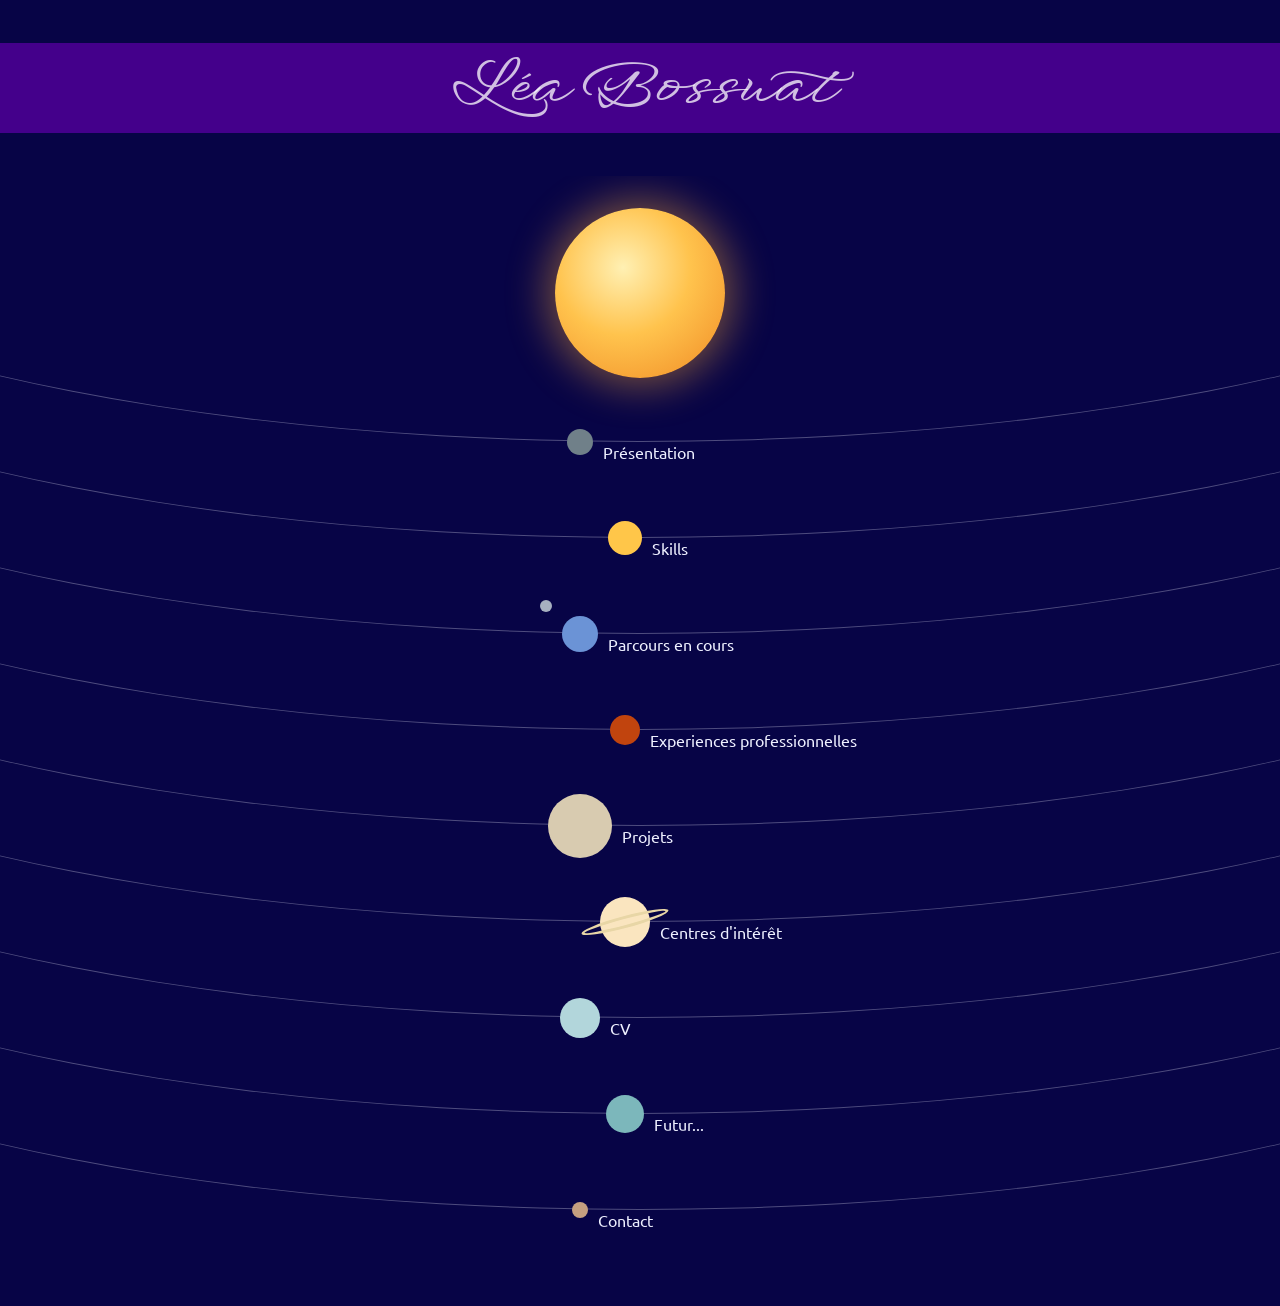
==== index.html @ 03c545b9 "Renomme la page d'accueil en index.html pour GitHub Pages" ====
<!DOCTYPE html>
<html lang="fr">


    <head>
        <meta charset="UTF-8">
        <title>Bossuat Léa - Portfolio</title>
        <meta name="viewport" content="width=device-width, initial-scale=1.0">
        <script src="https://cdnjs.cloudflare.com/ajax/libs/materialize/1.0.0/js/materialize.min.js"></script>

        <!-- Font titre -->
        <link rel="preconnect" href="https://fonts.googleapis.com">
        <link rel="preconnect" href="https://fonts.gstatic.com" crossorigin>
        <link href="https://fonts.googleapis.com/css2?family=WindSong:wght@500&display=swap" rel="stylesheet">

        <!-- Font texte -->
        <link rel="preconnect" href="https://fonts.googleapis.com">
        <link rel="preconnect" href="https://fonts.gstatic.com" crossorigin>
        <link href="https://fonts.googleapis.com/css2?family=Playfair+Display:wght@900&family=Ubuntu:ital,wght@0,300;0,400;0,500;0,700;1,300;1,400;1,500;1,700&display=swap" rel="stylesheet">

        <link rel="stylesheet" href="home-page.css">
    </head>

    <body class="infinite-blue">

        <!-- Titre de haut de page -->
        <header class="cosmic-purple">
            <h1 class="white">Léa Bossuat</h1>
        </header>

        <!-- Système solaire -->
        <main class="systeme">

            <!-- Soleil -->
            <a class="soleil" id="soleil"></a>

            <!-- Planètes début -->
            <ol class="orbites">
            <li class="orbite" id="o-presentation">
                    <a href="#presentation" class="planete mercure">
                        <span class="etiquette">Présentation</span>
                    </a>
                </li>

                <li class="orbite" id="o-skills">
                    <a href="#skills" class="planete venus">
                        <span class="etiquette">Skills</span>
                    </a>
                </li>

                <!-- Terre & Lune -->
                <li class="orbite" id="o-parcours">
                    <a href="#parcours-en-cours" class="planete terre">
                        <span class="etiquette">Parcours en cours</span>
                    </a>
                    <a href="#debut-parcours" class="lune" aria-label="Début de parcours"></a>
                </li>

                <!-- Planètes suite -->
                <li class="orbite" id="o-experience">
                    <a href="#experience" class="planete mars">
                        <span class="etiquette">Experiences professionnelles</span>
                    </a>
                </li>

                <li class="orbite" id="o-projets">
                    <a href="#projets" class="planete jupiter">
                        <span class="etiquette">Projets</span>
                    </a>
                </li>

                <li class="orbite" id="o-interets">
                    <a href="#interets" class="planete saturne">
                        <span class="etiquette">Centres d'intérêt</span>
                    </a>
                </li>

                <li class="orbite" id="o-cv">
                    <a href="#cv" class="planete uranus">
                        <span class="etiquette">CV</span>
                    </a>
                </li>

                <li class="orbite" id="o-futur">
                    <a href="#futur" class="planete neptune">
                        <span class="etiquette">Futur...</span>
                    </a>
                </li>

                 <li class="orbite" id="o-contact">
                    <a href="#contact" class="planete pluton">
                        <span class="etiquette">Contact</span>
                    </a>
                 </li>

            </ol>
        </main>

    <!-- FICHES PLANETES -->

        <!-- Présentation -->
        <section class="fiche" id="presentation" aria-labelledby="t-presentation">
            <a href="#o-presentation" class="grande-planete mercure" aria-label="Revenir au système solaire"></a>
            <div class="volet">
                <p class="astuce">Touche la planète pour revenir</p>
                <h2 id="t-presentation">Présentation</h2>
                <p class="center"> Hello ! Je m'appelle Léa Bossuat, j'ai 19 ans et je vous souhaite la bienvenue sur mon 1er portfolio !</p>
                <p class="center">
                    J'ai étudié dans le sud de la France jusqu'à mon baccalauréat avant de déménager à Versailles pour continuer mes études. Je pars en parfumerie, car depuis petite, les jardins, les fleurs et les odeurs m'attirent beaucoup. Après 2 années et l'obtention de mon diplôme, je décide de retourner dans le sud d'abord pour retrouver mes proches mais aussi pour me réorienter. 
                    C'est quelque mois avant ce déménagement que je découvre EPITECH et que je me décide à tenter l'experience, motivé par ma passion d'enfant, les jeux vidéo.<br>     
                </p>
                <p class="center"> 
                    Comme vous avez pu le voir en arrivant, mon portfolio est sur le thème de notre système solaire, vous allez pouvoir voyager entre les planètes pour me découvrir moi et mon parcours petit à petit.<br>
                    Sur ce, je vous souhaite bon voyage ! 
                </p>
                <nav class="fiche-nav">
                    <a href="#skills" class="nav-suiv">
                        <span class="mini venus"></span>Skills
                    </a>
                </nav>
            </div>
        </section>

        <!-- Skills -->
        <section class="fiche" id="skills" aria-labelledby="t-skills">
            <a href="#o-skills" class="grande-planete venus" aria-label="Revenir au système solaire"></a>
            <div class="volet">
                <p class="astuce">Touche la planète pour revenir</p>
                <h2 id="t-skills">Skills</h2>
                <p><h3>Langues</h3></p>
                <ul class="competences">
                    <li>
                        <span class="competence-nom">Francais </span>Native 
                    <li>
                        <span class="competence-nom">Anglais</span>
                        <span class="barre niveau-80" role="meter" aria-valuenow="80" aria-valuemin="0" aria-valuemax="100" aria-label="Anglais"></span>
                    </li>
                </ul>

                <p><h3>Langages</h3></p>
                <ul class="competences">
                    <li>
                        <span class="competence-nom">Python</span>
                        <span class="barre niveau-60" role="meter" aria-valuenow="60" aria-valuemin="0" aria-valuemax="100" aria-label="Python"></span>
                    <li>
                        <span class="competence-nom">HTML</span>
                        <span class="barre niveau-50" role="meter" aria-valuenow="50" aria-valuemin="0" aria-valuemax="100" aria-label="HTML"></span>
                    </li>
                    <li>
                        <span class="competence-nom">CSS </span>
                        <span class="barre niveau-45" role="meter" aria-valuenow="45" aria-valuemin="0" aria-valuemax="100" aria-label="CSS"></span>
                    </li>
                    <li>
                        <span class="competence-nom">JavaScript</span>
                        <span class="barre niveau-20" role="meter" aria-valuenow="20" aria-valuemin="0" aria-valuemax="100" aria-label="JavaScript"></span>
                    </li>
                </ul>

                <p><h3>Soft skills</h3></p>
                <ul>
                    <li>Travail d'équipe</li>
                    <li>Autonomie</li>
                    <li>Communication</li>
                    <li>Adaptabilité</li>
                    <li>Esprit critique</li>
                </ul>

                <nav class="fiche-nav">
                    <a href="#presentation" class="nav-prec">
                        <span class="mini mercure"></span>Présentation
                    </a>
                    <a href="#parcours-en-cours" class="nav-suiv">
                        <span class="mini terre"></span>Parcours en cours
                    </a>
                </nav>
            </div>
        </section>

        <!-- Parcours en cours -->
        <section class="fiche" id="parcours-en-cours" aria-labelledby="t-parcours-en-cours">
            <a href="#o-parcours" class="grande-planete terre" aria-label="Revenir au système solaire"></a>
            <div class="volet">
                <p class="astuce">Touche la planète pour revenir</p>
                <h2 id="t-parcours-en-cours">Parcours en cours</h2>

                <p>
                    <article class="item">
                        <div class="item-gauche">
                            <h3>EPITECH</h3>
                            <p>
                                Montpellier<br>
                                2026-2029
                            </p>
                        </div>
                        <div class="item-droite">
                            <h3>Architecte des systèmes d’information - Master of Science</h3>
                            <p>
                                2026 - Début en 3ème année en Pré-MSc <br>
                                Apprentissage de langages (Python, HTML, CSS, ...) <br>
                                Projet de groupe <br>
                                Développement Web <br>
                                Développement jeu vidéo 2D <br>
                            </p>
                        </div>
                    </article>
                </p>
                
                <nav class="fiche-nav">
                    <a href="#skills" class="nav-prec">
                        <span class="mini venus"></span>Skills
                    </a>
                    
                    <!-- Ligne pour la lune au milieu -->
                    <a href="#debut-parcours" class="nav-centre">
                        <span class="mini lune-couleur"></span>Début de parcours
                    </a>
                    
                    <a href="#experience" class="nav-suiv">
                        <span class="mini mars"></span>Experiences professionnelles
                    </a>
                </nav>
            </div>
        </section>
        
        <!-- Debut de parcours -->
         <section class="fiche" id="debut-parcours" aria-labelledby="t-debut-parcours">
            <a href="#o-parcours" class="grande-planete lune-couleur" aria-label="Revenir au système solaire"></a>
            <div class="volet">
                <p class="astuce">Touche la Lune pour revenir</p>
                <h2 id="t-debut-parcours">Début de parcours</h2>

                <p>
                    <article class="item">
                        <div class="item-gauche">
                            <h3>ISIPCA</h3>
                            <p>Versailles<br>
                                2024-2026</p>
                            </div>
                            <div class="item-droite">
                                <h3>Formation TSL (Technicien spécialisé des laboratoires)</h3>
                                <p>
                                    Formation professionnalisante BAC+2, en parfumerie, cosmétique et arôme.<br>
                                    Alternance, travail en laboratoire, analyse de matières premières.
                                </p>
                            </div>
                        </article>

                        <article class="item">
                            <div class="item-gauche">
                                <h3>Lycée l'Empéri</h3>
                                <p>Salon de Provence<br>
                                    2023-2024</p>
                            </div>
                            <div class="item-droite">
                                <h3>Baccalauréat</h3>
                                <p>Obtention du baccalauréat a dominante scientifique (Mathématiques, Physique-chimie, SVT -abandonnée en 1ère-) avec mention</p>
                            </div>
                        </article>
                </p>

                <nav class="fiche-nav">
                    <a href="#parcours-en-cours" class="nav-centre">
                        <span class="mini terre"></span>Parcours en cours
                    </a>
                </nav>
            </div>
        </section>

        <!-- Experience professionnelles -->
        <section class="fiche" id="experience" aria-labelledby="t-experience">
            <a href="#o-experience" class="grande-planete mars" aria-label="Revenir au système solaire"></a>
            <div class="volet">
                <p class="astuce">Touche la planète pour revenir</p>
                <h2 id="t-experience">Experiences professionnelles</h2>
                <p>
                    <article class="item">
                        <div class="item-gauche">
                            <h3>Alternance <br> ISIPCA</h3>
                            <p>
                                2024-2026
                            </p>
                        </div>
                        <div class="item-droite">
                            <h3>IFF - International Flavors & Fragrances</h3>
                            <p>
                                Entreprise mondiale, où j'ai pu découvrir toute la chaine de création d'un parfum.
                                J'ai pu également tester différents poste dans mon service : <br>
                                la pesée, <br>
                                le planning (gestion et distribution des demandes), <br>
                                le stockage (gestion de matières premières : commande, rangement, peremption, pollution)<br>
                                <br>
                                J'ai pu acquérir de nombreuses compétences comme l'organisation ou même la gestion du temps avec des délais à respecter.
                            </p>
                        </div>
                    </article>
                </p>
                <nav class="fiche-nav">
                    <a href="#parcours-en-cours" class="nav-prec">
                        <span class="mini terre"></span>Parcours en cours
                    </a>
                    <a href="#projets" class="nav-suiv">
                        <span class="mini jupiter"></span>Projets
                    </a>
                </nav>
            </div>
        </section>

        <!-- Projets -->
        <section class="fiche" id="projets" aria-labelledby="t-projets">
            <a href="#o-projets" class="grande-planete jupiter" aria-label="Revenir au système solaire"></a>
            <div class="volet">
                <p class="astuce">Touche la planète pour revenir</p>
                <h2 id="t-projets">Projets</h2>
                <p>
                    <article class="item">
                        <div class="item-gauche">
                            <h3>1er Projet</h3>
                            <p>Projet type Jobboard<br>
                                Septembre 2026</p>
                        </div>
                        <div class="item-droite">
                            <h3>JobLeaf</h3>
                            <p> 
                                <ul>
                                    <li>HTML, Tailwind (CSS), Javascript - Frontend</li>
                                    <li>PHP, postSQL, NGINX - Backend</li>
                                    <li>Python - Scripts de test et seed</li>
                                    <li>Docker</li>
                                </ul>
                                <p>Projet mené à deux où je me suis surtout occupée de la partie Frontend.</p>
                            </p>
                        </div>
                    </article>

                    <article class="item">
                        <div class="item-gauche">
                            <h3>2nd Projet</h3>
                            <p>Projet type jeu vidéo 2D<br>
                                Novembre 2026</p>
                        </div>
                        <div class="item-droite">
                            <h3>Epic-Tech</h3>
                            <p> 
                                <ul>
                                    <li>Java</li>
                                </ul>
                                <p>Projet mené à quatre. -En cours-</p>
                            </p>
                        </div>
                    </article>
                </p>
                <nav class="fiche-nav">
                    <a href="#experience" class="nav-prec">
                        <span class="mini mars"></span>Experiences professionnelles
                    </a>
                    <a href="#interets" class="nav-suiv">
                        <span class="mini saturne"></span>Centre d'intérêts
                    </a>
                </nav>
            </div>
        </section>

         <!-- Centre d'intérêts -->
        <section class="fiche" id="interets" aria-labelledby="t-interets">
            <a href="#o-interets" class="grande-planete saturne" aria-label="Revenir au système solaire"></a>
            <div class="volet">
                <p class="astuce">Touche la planète pour revenir</p>
                <h2 id="t-interets">Centre d'intérêt</h2>
                <div class="cartes">

                    <article class="carte">
                        <input type="checkbox" id="c-jeux" class="case">
                        <label for="c-jeux" class="carte-label">
                            <h3>Jeux vidéo</h3>
                            <span class="ouvrir">En savoir plus</span>
                            <span class="fermer">Fermer</span>
                        </label>
                        <div class="carte-panneau">
                            <p>
                                Une de mes plus grandes passions depuis petite. Je jouais mais je regardais aussi beaucoup de vidéo.
                                C'est cette passion qui m'a poussé à m'intéresser à ce qu'il y avait derrière.
                            </p>
                        </div>
                    </article>
                    
                    <article class="carte">
                        <input type="checkbox" id="c-photo" class="case">
                        <label for="c-photo" class="carte-label">
                            <h3>Photographie</h3>
                            <span class="ouvrir">En savoir plus</span>
                            <span class="fermer">Fermer</span>
                        </label>
                        <div class="carte-panneau">
                            <p>
                                Je pense que cette passion est venu du fait d'avoir eu très tôt accès aux téléphones de mes parents lors des voyages.
                                J'adorais prendre en photo la moindre chose que j'estimais intéressante. J'ai toujours cette même mentalité, mais j'aime 
                                particulièrement prendre le ciel et les fleurs en photo. 
                            </p>
                        </div>
                    </article>

                    <article class="carte">
                        <input type="checkbox" id="c-voyage" class="case">
                        <label for="c-voyage" class="carte-label">
                            <h3>Voyage</h3>
                            <span class="ouvrir">En savoir plus</span>
                            <span class="fermer">Fermer</span>
                        </label>
                        <div class="carte-panneau">
                            <p>
                                Cette passion elle aussi vient de ma mère et notamment de mes grand-parents maternel. Ils ont toujours adoré
                                voyager. Ils m'ont emmené avec eux, surtout en France, et mes parents m'ont permis de visiter beaucoup de pays
                                tout autour du globe. J'aime beaucoup découvrir de nouvelles cultures, de nouveaux endroits et encore plus avec des 
                                personnes que j'apprécie.
                            </p>
                        </div>
                    </article>

                    <article class="carte">
                        <input type="checkbox" id="c-parfum" class="case">
                        <label for="c-parfum" class="carte-label">
                            <h3>Parfum</h3>
                            <span class="ouvrir">En savoir plus</span>
                            <span class="fermer">Fermer</span>
                        </label>
                        <div class="carte-panneau">
                            <p>
                                Depuis petite également, cette passion me viens de ma mère qui adorait visiter les jardins botaniques.
                                J'ai donc toujours aimé sentir, découvrir et analyser les différentes senteur, avant de découvrir que
                                l'on pouvait les associer afin de créer des parfums.
                            </p>
                        </div>
                    </article>

                    <article class="carte">
                        <input type="checkbox" id="c-sport" class="case">
                        <label for="c-sport" class="carte-label">
                            <h3>Sport</h3>
                            <span class="ouvrir">En savoir plus</span>
                            <span class="fermer">Fermer</span>
                        </label>
                        <div class="carte-panneau">
                            <p>
                                Le sport est arrivé très tôt dans ma vie aussi, cette fois plutôt grâce à mon père. Je suis un peu touche à tout dans
                                ce domaine. J'ai fait beaucoup de sport différent qui se pratique seul comme en équipe. Je compte parmi mes préférés 
                                le handball que j'ai pratiqué pendant 3 ans et le badminton que j'ai pratiqué pendant 4 ans.
                            </p>
                        </div>
                    </article>

                    <article class="carte">
                        <input type="checkbox" id="c-astro" class="case">
                        <label for="c-astro" class="carte-label">
                            <h3>Astronomie</h3>
                            <span class="ouvrir">En savoir plus</span>
                            <span class="fermer">Fermer</span>
                        </label>
                        <div class="carte-panneau">
                            <p>
                                Celui-ci est venu plus tard, lors d'un voyage en norvège. A ce moment j'aimais déjà observer le ciel nocturne, mais
                                c'est vraiment lors d'un soir où l'on a pu observer les aurores boréales que je me suis pris de passion pour la nuit 
                                et l'espace.
                            </p>
                        </div>
                    </article>

                </div>

                <nav class="fiche-nav">
                    <a href="#projets" class="nav-prec">
                        <span class="mini jupiter"></span>Projets
                    </a>
                    <a href="#cv" class="nav-suiv">
                        <span class="mini uranus"></span>CV
                    </a>
                </nav>
            </div>
        </section>

        <!-- CV -->
        <section class="fiche" id="cv" aria-labelledby="t-cv">
            <a href="#o-cv" class="grande-planete uranus" aria-label="Revenir au système solaire"></a>
            <div class="volet">
                <p class="astuce">Touche la planète pour revenir</p>
                <h2 id="t-cv">CV</h2>
                <p class="center">
                    Mon CV, à télécharger en pdf ci dessous : <br>
                    <br>
                    <a href="CV_Epitech.pdf" download>Télécharger mon CV</a>
                </p>
                <nav class="fiche-nav">
                    <a href="#interets" class="nav-prec">
                        <span class="mini saturne"></span>Centre d'intérêt
                    </a>
                    <a href="#futur" class="nav-suiv">
                        <span class="mini neptune"></span>Futur
                    </a>
                </nav>
            </div>
        </section>

        <!-- Futur -->
        <section class="fiche" id="futur" aria-labelledby="t-futur">
            <a href="#o-futur" class="grande-planete neptune" aria-label="Revenir au système solaire"></a>
            <div class="volet">
                <p class="astuce">Touche la planète pour revenir</p>
                <h2 id="t-futur">Futur</h2>
                <p class="center">
                    Au terme de cette formation je n'ai pas encore d'idée fixe de ce que j'aimerais faire. <br>
                    Avant de prendre une décision, je veux avoir conscience de mes capacités pour savoir ce que je peux, 
                    et ne peux pas faire. Tout comme ce que je veux et ne veux pas faire. <br>
                    Ensuite, je verrai pour soit continuer à me former si j'estime que mes capacités ne sont pas suffisantes, soit à 
                    trouver un poste dans lequel je pourrais exploiter les capacités que j'ai acquises.<br>
                </p>
                <nav class="fiche-nav">
                    <a href="#cv" class="nav-prec">
                        <span class="mini uranus"></span>CV
                    </a>
                    <a href="#contact" class="nav-suiv">
                        <span class="mini pluton"></span>Contact
                    </a>
                </nav>
            </div>
        </section>

        <!-- Contact -->
        <section class="fiche" id="contact" aria-labelledby="t-contact">
            <a href="#o-contact" class="grande-planete pluton" aria-label="Revenir au système solaire"></a>
            <div class="volet">
                <p class="astuce">Touche la planète pour revenir</p>
                <h2 id="t-contact">Contact</h2>

                <p class="lien">
                    <a href="https://github.com/Asleya" target="_blank" rel="noopener"> GitHub </a>   -   
                    <a href="https://www.linkedin.com/in/léa-bossuat-60a675300/" target="_blank" re="noopener"> Linkedin </a>
                </p>

                <form class="formulaire" action="https://formspree.io/f/mdekllyo" method="post">
                    <label for="nom">Nom</label>
                    <input type="text" id="nom" name="nom" required>

                    <label for="prenom">Prénom</label>
                    <input type="text" id="prenom" name="prenom" required>

                    <label for="email">Email</label>
                    <input type="email" id="email" name="email" required>

                    <label for="message">Message</label>
                    <textarea id="message" name="message" rows="5"></textarea>
 
                    <button type="submit">Submit</button>
                </form>
                <nav class="fiche-nav">
                    <a href="#futur" class="nav-prec">
                        <span class="mini neptune"></span>Futur
                    </a>
                </nav>
            </div>
        </section>

    </body>
</html>
---- home-page.css ----
.infinite-blue { background-color: #070446; } /* Background principal*/
.cosmic-purple { background-color: #44008b; } /* Background titre*/
.white { color: rgba(255, 255, 255, 0.75)} /* Texte h1*/

a {color: inherit; text-decoration: none; }

/*Font et détail titre*/
h1 { 
    font-family: "WindSong", cursive;
    font-size: 4rem;
    font-weight: 500;
    font-style: normal;
    text-align:center;
}

p, ul, li {
    font-family: "Ubuntu", cursive;
}

.birthstone-regular {
  font-family: "Birthstone", cursive;
  font-weight: 400;
  font-style: normal;
}

/* Couleurs et photo astres */ 

.mercure {
    --taille: 26px;
    --couleur: #708089;
}

.venus {
    --taille: 34px;
    --couleur: #FFC649;
}

.terre {
    --taille: 36px;
    --couleur: #6b93d6;
}

.lune {
    --taille: 12px;
    --couleur: #A7B0C0;
}

.mars {
    --taille: 30px;
    --couleur: #C1440E; 
}

.jupiter {
    --taille: 64px;
    --couleur: #d8cbb0;
}

.saturne {
    --taille: 50px;
    --couleur: #FAE5BF; 
}

.uranus {
    --taille: 40px;
    --couleur: #B2D6DB;
}

.neptune {
    --taille: 38px;
    --couleur: #7CB7BB; 
}

.pluton {
    --taille: 16px;
    --couleur: #C5A080; 
}

.soleil-couleur { --couleur: #ffb938; }
.lune-couleur { --couleur: #A7B0C0; }

/* Base */

*,
*::before,
*::after {
    box-sizing: border-box;
}

body {
    margin : 0;
    font-family: "Birthstone", cursive;
    color: #eef0ff;

    /* Fond nuit + étoile */

    background: 
        radial-gradient(1px 1px at 12% 18%, #fff 50%, transparent 50%), /*étoile*/
        radial-gradient(2px 2px at 42% 31%, #fff 50%, transparent 50%), /*étoile*/
        radial-gradient(2px 3px at 68% 9%, #fff 50%, transparent 50%), /*étoile*/
        radial-gradient(4px 5px at 85% 62%, #fff 50%, transparent 50%), /*étoile*/
        radial-gradient(1px 2px at 33% 77%, #fff 50%, transparent 50%), /*étoile*/
        radial-gradient(3px 3px at 52% 40%, #fff 50%, transparent 50%), /*étoile*/
        radial-gradient(3px 3px at 72% 80%, #fff 50%, transparent 50%), /*étoile*/
        radial-gradient(ellipse at 20% 30%, #1F1F45 70%); /*background*/
        background-attachment: fixed;
        min-height: 100vh; /* Prend tout l'écran */
}


/* SYSTEME TELEPHONE (vertical) */

.systeme {
    display: flex;
    flex-direction: column;
    align-items: center;
    min-height: 100vh;
    overflow: hidden;   /* Coupe les orbites qui dépasse = pas de scroll horizontal */
}

/* SOLEIL */

.soleil {
    flex-shrink: 0;
    position: relative;
    z-index: 2;
    width: 170px;
    aspect-ratio: 1;
    margin: 2rem 0 1rem;
    border-radius: 50%;
    display: flex;
    background: radial-gradient(circle at 40% 35%, #fff0b3, #ffc34d 45%, #f08a24 100%);
    box-shadow: 0 0 40px 8px rgba(255, 170, 50, .45);
}

/* ORBITES */

.orbites {
    list-style: none;
    margin: 0;
    padding: 0 0 3rem;
    width: 100%;
    display: flex;
    flex-direction: column;
}

.orbite {
    position: relative;
    height: 96px;
    display: flex;
    align-items: center;
    justify-content: center;
    scroll-margin-top: 40vh; /* page d'acceuil --> planète toujours vers le centre même après avoir été cliqué */

    /* décalage des planètes */
    --dx: -60px;
    --dy: 0px;
}

.orbite:nth-child(even) {
    --dx: -15px;
}

    /* Arc d'orbites */

    .orbite::before {
        content: "";
        position: absolute;
        left: -30%;
        right: -30%;
        bottom: 50%;
        height: 600px;
        border-bottom: 1.5px solid rgba(240, 240, 255, .30);
        border-radius: 50%;
        pointer-events: none;
    }

    .orbite-lointaine::before {
        border-bottom-style: dashed;
    }

/* LES PLANETES */

.planete,
.lune {
    position: relative;
    z-index: 1;
    width: var(--taille);
    aspect-ratio: 1;
    border-radius: 50%;
    background: var(--couleur) center / cover no-repeat;
    transform: translate(var(--dx), var(--dy));
    transition: box-shadow .2s;
}

.planete {
    height: var(--taille);
    flex-shrink: 0;
}

.planete:hover,
.lune:hover {
    box-shadow: 0 0 0 4px rgba(238, 240, 255, .25);
}

    /* anneau de saturne */

    .saturne::after {
        content: "";
        position: absolute;
        inset: 38% -40%;
        border: 3px solid #e8d6a6;
        border-radius: 50%;
        transform: rotate(-15deg);
        pointer-events: none;
    }

.lune {
    position: absolute;
    top: 50%;
    left: 50%;
    margin: -34px 0 0 -40px
}

.etiquette {
    position: absolute;
    left: calc(100% + 10px);
    top: 50%;
    white-space: nowrap;    /* Texte sur 1 seule ligne */
    font-size: 1rem;
}

.fiche {
    position: fixed;
    inset: 0;   /*plein écran*/

    z-index: 10;
    overflow-y: auto;   /* scroll auto si texte trop long*/

    overflow-x: hidden;
    padding-bottom: 2rem; 
    background-color: #070446;

    visibility: hidden;
    opacity: 0;
    transition: opacity .4s, visibility 0s .4s;
    /*fermeture : fondu puis cache (visi. attend 0.4s)*/
}

.fiche:target { /*affiche la fiche*/
    visibility: visible;
    opacity: 1;
    transition: opacity .3s;
}

/* Quand fiche ouverte bloque le scroll de la page derrière */
body:has(.fiche:target) {
    overflow: hidden;
}

/* Planète en haut */

.grande-planete {
    --largeur: min(120vw, 720px);
    display: block;
    position: relative;
    z-index: 2;
    left: 50%;
    width: var(--largeur);
    aspect-ratio: 1;
    border-radius: 50%;
    margin-top: calc(var(--largeur) * -0.66);
    transform: translateX(-50%);
    background: 
        radial-gradient(circle at 50% 20%, transparent 55%, rgba(0, 0, 0, .35)),
        var(--couleur) center / cover no-repeat;
    box-shadow: 0 0 60px -10px var(--couleur);
    cursor: pointer;
}

/* planète qui grandit */

.fiche:target .grande-planete {
    animation: planete-monte .8s cubic-bezier(.3, .8, .3, 1) both;
}

@keyframes planete-monte {
    from { transform: translate(-50%, 55vh) scale(.08); }
    to { transform: translate(-50%, 0) scale(1); }
}

/* effet planète back */

.grande-planete:active {
    filter : brightness(1.15);
}

/* anneau saturne */

.grande-planete.saturne::after {
    border-width: 12px;
}

/* Volet sous la planète */

.volet {
    position: relative;
    z-index: 1;
    width: calc(100% - 2rem);
    max-width: 640px;
    margin: -3rem auto 0;
    padding: 4rem 1.25rem 1.5rem;
    border-radius: 0 0 24px 24px;
    background-color: rgba(68, 0, 139, .55);
    border: 1px solid rgba(238, 240, 255, .15);
    border-top: none;
    font-size: 1.5rem;
    line-height: 1.3;   /* écart entre les lignes */
}

/* ouverture haut en base */

.fiche:target .volet {
    animation: deroule .7s .5s ease-out both;
}

@keyframes deroule {
    from { clip-path: inset(0 0 100% 0); }  /* 'enroulé' */
    to { clip-path: inset(0 0 0 0); }   /* visible */
}

.volet h2 {
    font-family: "WindSong", cursive;
    font-size: 2.2rem;
    font-weight: 500;
    text-align:center;
    margin: 0 0 1rem;
}

.astuce {
    margin: 0 0 .5rem;
    text-align: center;
    font-size: 1.1rem;
    opacity: .6;
}

/* boutons précédent/suivant */

.fiche-nav {
    display: flex;
    justify-content: space-between;
    gap: 1rem;
    margin-top: 2rem;
    padding-top: 1rem;
    border-top: 1px solid rgba(238, 240, 255, .15);
}

.fiche-nav a {
    display:flex;
    flex-direction: column;
    align-items: center;
    gap:.4rem;
    max-width: 45%;
    font-size: 1.2rem;
    text-align: center;
    transition: transform .2s;
}

.fiche-nav a:hover,
.fiche-nav a:active {
    transform: scale(1.1);
}

/* flèche */

.nav-prec::before { content: "←"; }
.nav-suiv::before { content: "→"; }

/* place fixe 'suivant' : à droite quand il est tout seul (Mercure) */

.nav-suiv:only-child { margin-left: auto; }

/* flèche mini lune et mini terre */

.nav-centre::before { content: "↓"; }

/* le lien du milieu reste centré (Terre et Lune) */
.nav-centre { margin-inline: auto; }

/* mini planète */

.mini {
    position: relative;
    width: 44px;
    aspect-ratio: 1;
    border-radius: 50%;
    background: var(--couleur) center / cover no-repeat;
    box-shadow: 0 0 12px -2px var(--couleur);
}

/* Niveau compétences */

.niveau-20 { --niveau: 20%; }
.niveau-45 { --niveau: 45%; }
.niveau-50 { --niveau: 50%; }
.niveau-60 { --niveau: 60%; }
.niveau-80 { --niveau: 80%; }

/* Barre compétence */

.barre {
    position: relative;
    display: block;
    height: 10px;
    border-radius: 999px;
    background-color: rgba(240, 240, 255, .85);
}

.barre::before {
    content: "";
    position: absolute;
    top: 0;
    bottom: 0;
    left: 0;
    width: var(--niveau);
    border-radius: inherit;
    background: linear-gradient(90deg, #44008b, #9b5cff);
    box-shadow: 0 0 10px #9b5cff;
}

.barre::after {
    content: "";
    position: absolute;
    top: 50%;
    left: var(--niveau);
    width: 18px;
    aspect-ratio: 1;
    border-radius: 50%;
    transform: translate(-50%, -50%);
    background: radial-gradient(circle at 35% 35%, #fff, #c9a0ff 60%, #7a2cff);
    box-shadow: 0 0 12px 2px #b57bff;
}

/* animation remplissage */

.fiche:target .barre::before {
    animation: remplir 1s 1.2s ease-out both;
}

.fiche:target .barre::after {
    animation: glisser 1s 1.2s ease-out both;
}

@keyframes remplir {
    from { width: 0; }
}

@keyframes glisser {
    from { left: 0; }
}

/* Placement */

.competence-nom {
    display: flex;
    justify-content: space-between;
    margin-bottom: .4rem;
}

/* Placement parcours */

.item {
    display: grid;
    grid-template-columns: 150px 1fr;
}

    /* colonne de gauche */
    
    .item-gauche p {
        line-height: 1;
    }

    /* colonne de droite */

    .item-droite {
        position: relative;
        border-left: 2px solid #eef0ff;
        padding: 0 0 1.8rem 1.8rem;
    }

/* Centre d'intérêt */

.cartes {
    display: flex;
    flex-direction: row;
    gap: 1.5rem;

    /* Défilement horizontal */
    overflow-x: auto;
    scroll-snap-type: x mandatory; /*les cartes se place bien */
    overscroll-behavior-x: contain; /*n'entraien pas la page dessous */

    /* Annule le padding */
    margin-inline: -1.25rem;
    padding: .5rem 1.25rem 1.25rem;

    /* barre de défilement */
    scrollbar-width: thin;
    scrollbar-color: rgba(250, 230, 190, .5) transparent;
}

.carte {
    --barre: 4.5rem; /* Bande titre */

    flex: 0 0 min(230px, 70%);
    scroll-snap-align: center;

    /* Taille fixe */
    flex: 0 0 min(230px, 70%);
    scroll-snap-align: center;

    position : relative;
    aspect-ratio: 2 / 3;
    border: 1px solid rgba(238, 240, 255, .15);
    border-radius: 16px;
    overflow: hidden;
    background-color: rgba(7, 4, 70, .6);
    transition: transform .3s, box-shadow .3s, border-color .3s;
}

.carte:hover {
    transform: translateY(-6px);
    border-color: rgba(250, 230, 190, .5);
    box-shadow: 0 10px 24px -6px rgba(250, 230, 190, .35);
}

/* Pas de JS donc case pour "laisser ouvert" */
.case {
    position: absolute;
    top: 0;
    left: 0;
    width: 1px;
    height: 1px;
    opacity: 0;
    margin: 0;
}

/* carte cliquable et titre */
.carte-label {
    position: absolute;
    inset: 0;
    z-index: 3;
    cursor: pointer;
    display: flex;
    flex-direction: column;
    justify-content: flex-end;
    padding: 1rem;
}

.carte-label h3 {
    margin: 0 0 .2rem;
    font-size: 1.6rem;
    font-weight: 400;
    line-height: 1.1;
}

.carte-label .indice {
    font-size: .50rem;
    letter-spacing: .08em;
    color: #FAE5BF;
    opacity: .85;
}

.carte-label .fermer { display: none; }

/* Panneau de texte */
.carte-panneau {
    padding: 1.1rem 1rem 0;
    position: absolute;
    inset: 0; /* Couvre tout la carte */
    z-index: 2;
    padding: 1.1rem 1rem 3.6rem;    /* Laisse voir le titre */
    background-color: rgba(68, 0, 139, .93);

    /* Défilement vertical du texte */
    overflow-y: auto;
    overscroll-behavior-y: contain;  /* N'entraîne pas les cartes à côté */

    transform: translateY(101%);
    transition: transform .45s ease;


    /* Barre de défilement v2 */
    scrollbar-width: thin;
    scrollbar-color: rgba(250, 229, 191, .5) transparent;
}

/* Cale invisible : évite la dernière ligne cachée */

.carte-panneau::after {
    content: "";
    display: block;
    height: 1.5rem;
}

.carte-panneau p {
    margin: 0;
    font-size: 1.1rem;
    line-height: 1.25;
}

/* Panneau ouvert*/
.case:checked ~ .carte-panneau { transform: translateY(0); }
.case:checked ~ .carte-label {
    top: auto;              /* Label couvre que le bas de la carte */
    height: var(--barre);
    padding: .7rem 1rem;                            /* Pour faire rentrer le titre */
    background-color: rgba(68, 0, 139, .93);
}
.case:checked ~ .carte-label .ouvrir { display: none; }
.case:checked ~ .carte-label .fermer { display: inline; }

.case:focus-visible ~ .carte-label {
    outline: 3px solid #FAE5BF;
    outline-offset: -3px;
}


/* Formulaire */

.formulaire {
    display: flex;
    flex-direction: column;
    gap: .3rem;
}

.formulaire input,
.formulaire textarea {
    width: 100%;
    margin-bottom: .8rem;
    padding: .6rem .8rem;
    border: 1px solid rgba(238, 240, 255, .3);
    border-radius: 10px;
    background-color: rgba(7, 4, 70, .6);
    color: #eef0ff;
    font: 1rem sans-serif;
    transition: border-color .2s, box-shadow .2s;
}

.formulaire input:focus,
.formulaire textarea:focus {
    outline: none;
    border-color: #C5A080;
    box-shadow: 0 0 0 3px rgba(197, 160, 128, .3);
}

.formulaire button {
    align-self: center;
    padding: .5rem 2rem;
    border: none;
    border-radius: 999px;
    background-color: #C5A080;
    color: #070446;
    font: inherit;
    cursor: pointer;
    transition: transform .2s
}

.formulaire button:hover {
    transform: scale(1.05);
}

.lien {
    text-align: center;
}

.center {
    text-align: center;
}

/* Tablette et ordi */
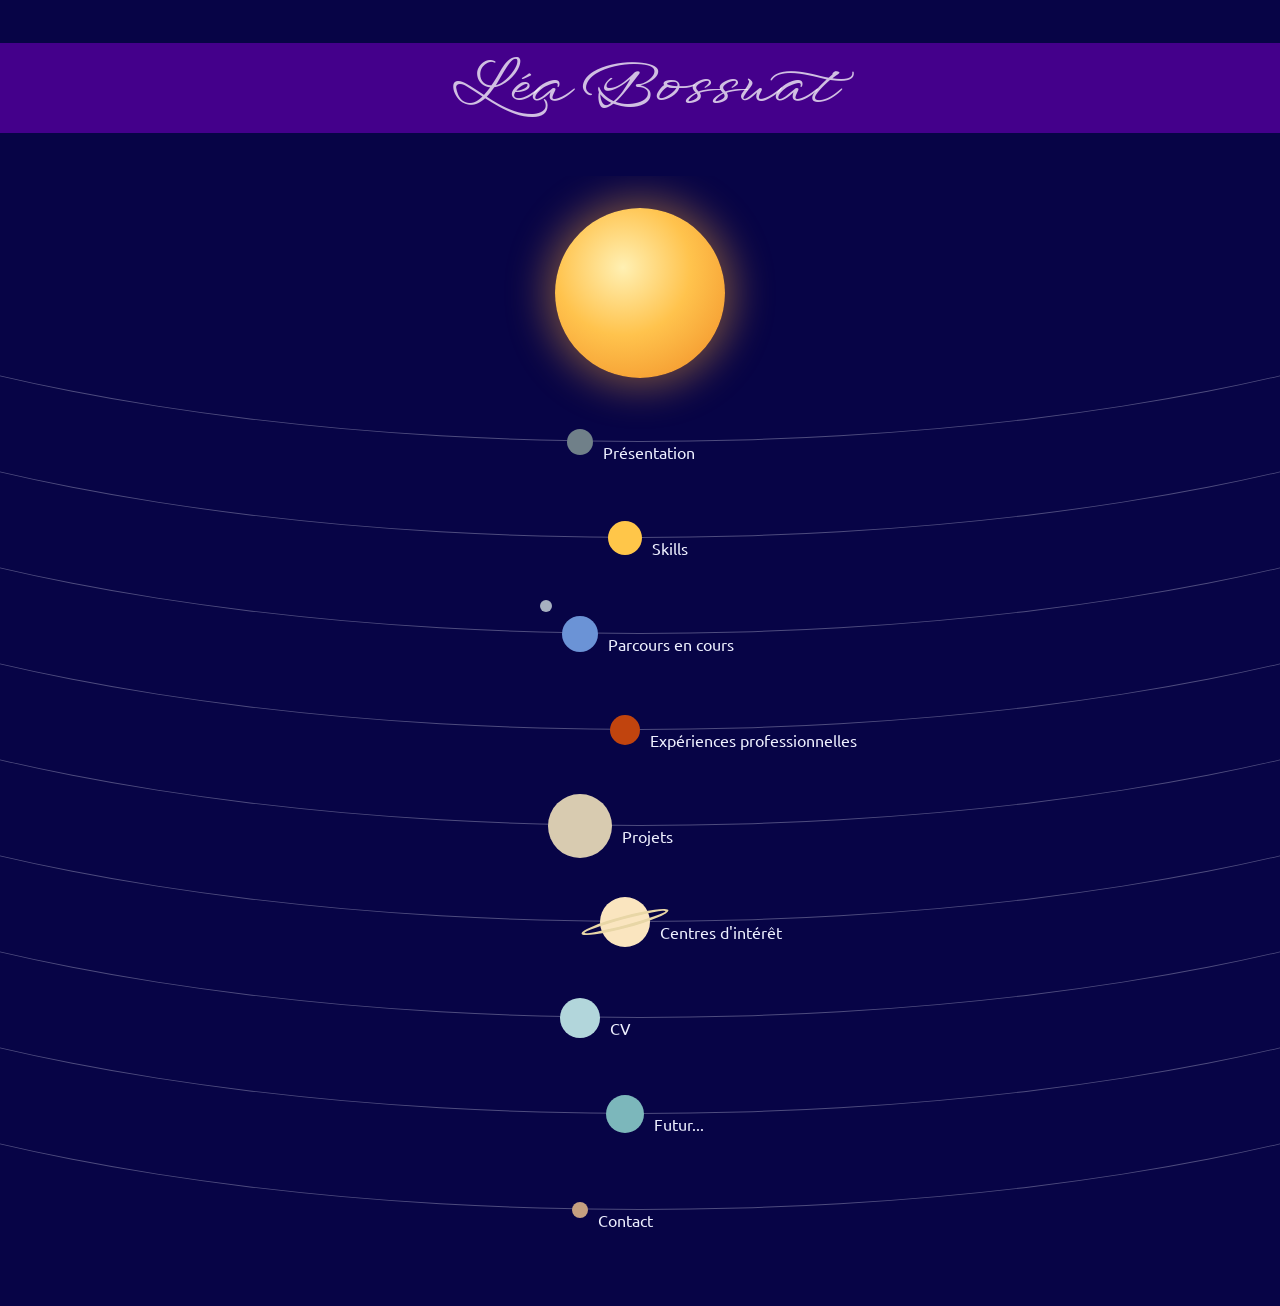
==== commit 98c9b9ec: "correction" ====
--- a/index.html
+++ b/index.html
@@ -59,7 +59,7 @@
                 <!-- Planètes suite -->
                 <li class="orbite" id="o-experience">
                     <a href="#experience" class="planete mars">
-                        <span class="etiquette">Experiences professionnelles</span>
+                        <span class="etiquette">Expériences professionnelles</span>
                     </a>
                 </li>
 
@@ -96,7 +96,7 @@
             </ol>
         </main>
 
-    <!-- FICHES PLANETES -->
+    <!-- FICHES PLANÈTES -->
 
         <!-- Présentation -->
         <section class="fiche" id="presentation" aria-labelledby="t-presentation">
@@ -106,11 +106,11 @@
                 <h2 id="t-presentation">Présentation</h2>
                 <p class="center"> Hello ! Je m'appelle Léa Bossuat, j'ai 19 ans et je vous souhaite la bienvenue sur mon 1er portfolio !</p>
                 <p class="center">
-                    J'ai étudié dans le sud de la France jusqu'à mon baccalauréat avant de déménager à Versailles pour continuer mes études. Je pars en parfumerie, car depuis petite, les jardins, les fleurs et les odeurs m'attirent beaucoup. Après 2 années et l'obtention de mon diplôme, je décide de retourner dans le sud d'abord pour retrouver mes proches mais aussi pour me réorienter. 
-                    C'est quelque mois avant ce déménagement que je découvre EPITECH et que je me décide à tenter l'experience, motivé par ma passion d'enfant, les jeux vidéo.<br>     
+                    J'ai étudié dans le sud de la France jusqu'à mon baccalauréat avant de déménager à Versailles pour continuer mes études. Je pars en parfumerie, car depuis petite, les jardins, les fleurs et les odeurs m'attirent beaucoup. Après 2 années et l'obtention de mon diplôme, je décide de retourner dans le sud, d'abord pour retrouver mes proches, mais aussi pour me réorienter. 
+                    C'est quelques mois avant ce déménagement que je découvre EPITECH et que je me décide à tenter l'expérience, motivée par ma passion d'enfant, les jeux vidéo.<br>     
                 </p>
                 <p class="center"> 
-                    Comme vous avez pu le voir en arrivant, mon portfolio est sur le thème de notre système solaire, vous allez pouvoir voyager entre les planètes pour me découvrir moi et mon parcours petit à petit.<br>
+                    Comme vous avez pu le voir en arrivant, mon portfolio est sur le thème de notre système solaire, vous allez pouvoir voyager entre les planètes pour me découvrir, moi et mon parcours, petit à petit.<br>
                     Sur ce, je vous souhaite bon voyage ! 
                 </p>
                 <nav class="fiche-nav">
@@ -130,7 +130,8 @@
                 <p><h3>Langues</h3></p>
                 <ul class="competences">
                     <li>
-                        <span class="competence-nom">Francais </span>Native 
+                        <span class="competence-nom">Français </span>
+                        <span class="barre niveau-100" role="meter" aria-valuenow="100" aria-valuemin="0" aria-valuemax="100" aria-label="Français"></span>
                     <li>
                         <span class="competence-nom">Anglais</span>
                         <span class="barre niveau-80" role="meter" aria-valuenow="80" aria-valuemin="0" aria-valuemax="100" aria-label="Anglais"></span>
@@ -216,13 +217,13 @@
                     </a>
                     
                     <a href="#experience" class="nav-suiv">
-                        <span class="mini mars"></span>Experiences professionnelles
+                        <span class="mini mars"></span>Expériences professionnelles
                     </a>
                 </nav>
             </div>
         </section>
         
-        <!-- Debut de parcours -->
+        <!-- Début de parcours -->
          <section class="fiche" id="debut-parcours" aria-labelledby="t-debut-parcours">
             <a href="#o-parcours" class="grande-planete lune-couleur" aria-label="Revenir au système solaire"></a>
             <div class="volet">
@@ -239,7 +240,7 @@
                             <div class="item-droite">
                                 <h3>Formation TSL (Technicien spécialisé des laboratoires)</h3>
                                 <p>
-                                    Formation professionnalisante BAC+2, en parfumerie, cosmétique et arôme.<br>
+                                    Formation professionnalisante BAC+2, en parfumerie, cosmétique et arômes.<br>
                                     Alternance, travail en laboratoire, analyse de matières premières.
                                 </p>
                             </div>
@@ -247,13 +248,13 @@
 
                         <article class="item">
                             <div class="item-gauche">
-                                <h3>Lycée l'Empéri</h3>
-                                <p>Salon de Provence<br>
+                                <h3>Lycée de l'Empéri</h3>
+                                <p>Salon-de-Provence<br>
                                     2023-2024</p>
                             </div>
                             <div class="item-droite">
                                 <h3>Baccalauréat</h3>
-                                <p>Obtention du baccalauréat a dominante scientifique (Mathématiques, Physique-chimie, SVT -abandonnée en 1ère-) avec mention</p>
+                                <p>Obtention du baccalauréat à dominante scientifique (Mathématiques, Physique-chimie, SVT – abandonnées en 1re) avec mention</p>
                             </div>
                         </article>
                 </p>
@@ -266,12 +267,12 @@
             </div>
         </section>
 
-        <!-- Experience professionnelles -->
+        <!-- Expériences professionnelles -->
         <section class="fiche" id="experience" aria-labelledby="t-experience">
             <a href="#o-experience" class="grande-planete mars" aria-label="Revenir au système solaire"></a>
             <div class="volet">
                 <p class="astuce">Touche la planète pour revenir</p>
-                <h2 id="t-experience">Experiences professionnelles</h2>
+                <h2 id="t-experience">Expériences professionnelles</h2>
                 <p>
                     <article class="item">
                         <div class="item-gauche">
@@ -283,11 +284,11 @@
                         <div class="item-droite">
                             <h3>IFF - International Flavors & Fragrances</h3>
                             <p>
-                                Entreprise mondiale, où j'ai pu découvrir toute la chaine de création d'un parfum.
-                                J'ai pu également tester différents poste dans mon service : <br>
+                                Entreprise mondiale où j'ai pu découvrir toute la chaîne de création d'un parfum.
+                                J'ai pu également tester différents postes dans mon service : <br>
                                 la pesée, <br>
                                 le planning (gestion et distribution des demandes), <br>
-                                le stockage (gestion de matières premières : commande, rangement, peremption, pollution)<br>
+                                le stockage (gestion de matières premières : commande, rangement, péremption, pollution)<br>
                                 <br>
                                 J'ai pu acquérir de nombreuses compétences comme l'organisation ou même la gestion du temps avec des délais à respecter.
                             </p>
@@ -322,7 +323,7 @@
                             <h3>JobLeaf</h3>
                             <p> 
                                 <ul>
-                                    <li>HTML, Tailwind (CSS), Javascript - Frontend</li>
+                                    <li>HTML, Tailwind (CSS), JavaScript - Frontend</li>
                                     <li>PHP, postSQL, NGINX - Backend</li>
                                     <li>Python - Scripts de test et seed</li>
                                     <li>Docker</li>
@@ -351,21 +352,21 @@
                 </p>
                 <nav class="fiche-nav">
                     <a href="#experience" class="nav-prec">
-                        <span class="mini mars"></span>Experiences professionnelles
+                        <span class="mini mars"></span>Expériences professionnelles
                     </a>
                     <a href="#interets" class="nav-suiv">
-                        <span class="mini saturne"></span>Centre d'intérêts
-                    </a>
-                </nav>
-            </div>
-        </section>
-
-         <!-- Centre d'intérêts -->
+                        <span class="mini saturne"></span>Centres d'intérêt
+                    </a>
+                </nav>
+            </div>
+        </section>
+
+         <!-- Centres d'intérêt -->
         <section class="fiche" id="interets" aria-labelledby="t-interets">
             <a href="#o-interets" class="grande-planete saturne" aria-label="Revenir au système solaire"></a>
             <div class="volet">
                 <p class="astuce">Touche la planète pour revenir</p>
-                <h2 id="t-interets">Centre d'intérêt</h2>
+                <h2 id="t-interets">Centres d'intérêt</h2>
                 <div class="cartes">
 
                     <article class="carte">
@@ -377,8 +378,8 @@
                         </label>
                         <div class="carte-panneau">
                             <p>
-                                Une de mes plus grandes passions depuis petite. Je jouais mais je regardais aussi beaucoup de vidéo.
-                                C'est cette passion qui m'a poussé à m'intéresser à ce qu'il y avait derrière.
+                                Une de mes plus grandes passions depuis petite. Je jouais mais je regardais aussi beaucoup de vidéos.
+                                C'est cette passion qui m'a poussée à m'intéresser à ce qu'il y avait derrière.
                             </p>
                         </div>
                     </article>
@@ -392,7 +393,7 @@
                         </label>
                         <div class="carte-panneau">
                             <p>
-                                Je pense que cette passion est venu du fait d'avoir eu très tôt accès aux téléphones de mes parents lors des voyages.
+                                Je pense que cette passion est venue du fait d'avoir eu très tôt accès aux téléphones de mes parents lors des voyages.
                                 J'adorais prendre en photo la moindre chose que j'estimais intéressante. J'ai toujours cette même mentalité, mais j'aime 
                                 particulièrement prendre le ciel et les fleurs en photo. 
                             </p>
@@ -408,8 +409,8 @@
                         </label>
                         <div class="carte-panneau">
                             <p>
-                                Cette passion elle aussi vient de ma mère et notamment de mes grand-parents maternel. Ils ont toujours adoré
-                                voyager. Ils m'ont emmené avec eux, surtout en France, et mes parents m'ont permis de visiter beaucoup de pays
+                                Cette passion elle aussi vient de ma mère et notamment de mes grands-parents maternels. Ils ont toujours adoré
+                                voyager. Ils m'ont emmenée avec eux, surtout en France, et mes parents m'ont permis de visiter beaucoup de pays
                                 tout autour du globe. J'aime beaucoup découvrir de nouvelles cultures, de nouveaux endroits et encore plus avec des 
                                 personnes que j'apprécie.
                             </p>
@@ -425,8 +426,8 @@
                         </label>
                         <div class="carte-panneau">
                             <p>
-                                Depuis petite également, cette passion me viens de ma mère qui adorait visiter les jardins botaniques.
-                                J'ai donc toujours aimé sentir, découvrir et analyser les différentes senteur, avant de découvrir que
+                                Depuis petite également, cette passion me vient de ma mère qui adorait visiter les jardins botaniques.
+                                J'ai donc toujours aimé sentir, découvrir et analyser les différentes senteurs, avant de découvrir que
                                 l'on pouvait les associer afin de créer des parfums.
                             </p>
                         </div>
@@ -441,8 +442,8 @@
                         </label>
                         <div class="carte-panneau">
                             <p>
-                                Le sport est arrivé très tôt dans ma vie aussi, cette fois plutôt grâce à mon père. Je suis un peu touche à tout dans
-                                ce domaine. J'ai fait beaucoup de sport différent qui se pratique seul comme en équipe. Je compte parmi mes préférés 
+                                Le sport est arrivé très tôt dans ma vie aussi, cette fois plutôt grâce à mon père. Je suis un peu touche-à-tout dans
+                                ce domaine. J'ai fait beaucoup de sports différents, qui se pratiquent seul comme en équipe. Je compte parmi mes préférés 
                                 le handball que j'ai pratiqué pendant 3 ans et le badminton que j'ai pratiqué pendant 4 ans.
                             </p>
                         </div>
@@ -457,8 +458,8 @@
                         </label>
                         <div class="carte-panneau">
                             <p>
-                                Celui-ci est venu plus tard, lors d'un voyage en norvège. A ce moment j'aimais déjà observer le ciel nocturne, mais
-                                c'est vraiment lors d'un soir où l'on a pu observer les aurores boréales que je me suis pris de passion pour la nuit 
+                                Celui-ci est venu plus tard, lors d'un voyage en Norvège. À ce moment, j'aimais déjà observer le ciel nocturne, mais
+                                c'est vraiment lors d'un soir où l'on a pu observer les aurores boréales que je me suis prise de passion pour la nuit 
                                 et l'espace.
                             </p>
                         </div>
@@ -484,13 +485,13 @@
                 <p class="astuce">Touche la planète pour revenir</p>
                 <h2 id="t-cv">CV</h2>
                 <p class="center">
-                    Mon CV, à télécharger en pdf ci dessous : <br>
+                    Mon CV, à télécharger en pdf ci-dessous : <br>
                     <br>
                     <a href="CV_Epitech.pdf" download>Télécharger mon CV</a>
                 </p>
                 <nav class="fiche-nav">
                     <a href="#interets" class="nav-prec">
-                        <span class="mini saturne"></span>Centre d'intérêt
+                        <span class="mini saturne"></span>Centres d'intérêt
                     </a>
                     <a href="#futur" class="nav-suiv">
                         <span class="mini neptune"></span>Futur
@@ -506,7 +507,7 @@
                 <p class="astuce">Touche la planète pour revenir</p>
                 <h2 id="t-futur">Futur</h2>
                 <p class="center">
-                    Au terme de cette formation je n'ai pas encore d'idée fixe de ce que j'aimerais faire. <br>
+                    Au terme de cette formation, je n'ai pas encore d'idée fixe de ce que j'aimerais faire. <br>
                     Avant de prendre une décision, je veux avoir conscience de mes capacités pour savoir ce que je peux, 
                     et ne peux pas faire. Tout comme ce que je veux et ne veux pas faire. <br>
                     Ensuite, je verrai pour soit continuer à me former si j'estime que mes capacités ne sont pas suffisantes, soit à 
@@ -532,7 +533,7 @@
 
                 <p class="lien">
                     <a href="https://github.com/Asleya" target="_blank" rel="noopener"> GitHub </a>   -   
-                    <a href="https://www.linkedin.com/in/léa-bossuat-60a675300/" target="_blank" re="noopener"> Linkedin </a>
+                    <a href="https://www.linkedin.com/in/léa-bossuat-60a675300/" target="_blank" rel="noopener"> LinkedIn </a>
                 </p>
 
                 <form class="formulaire" action="https://formspree.io/f/mdekllyo" method="post">
@@ -548,7 +549,7 @@
                     <label for="message">Message</label>
                     <textarea id="message" name="message" rows="5"></textarea>
  
-                    <button type="submit">Submit</button>
+                    <button type="submit">Envoyer</button>
                 </form>
                 <nav class="fiche-nav">
                     <a href="#futur" class="nav-prec">
--- a/home-page.css
+++ b/home-page.css
@@ -404,6 +404,7 @@
 .niveau-50 { --niveau: 50%; }
 .niveau-60 { --niveau: 60%; }
 .niveau-80 { --niveau: 80%; }
+.niveau-100 { --niveau: 100%; }
 
 /* Barre compétence */
 
@@ -497,7 +498,7 @@
     /* Défilement horizontal */
     overflow-x: auto;
     scroll-snap-type: x mandatory; /*les cartes se place bien */
-    overscroll-behavior-x: contain; /*n'entraien pas la page dessous */
+    overscroll-behavior-x: contain; /*n'entraine pas la page dessous */
 
     /* Annule le padding */
     margin-inline: -1.25rem;
